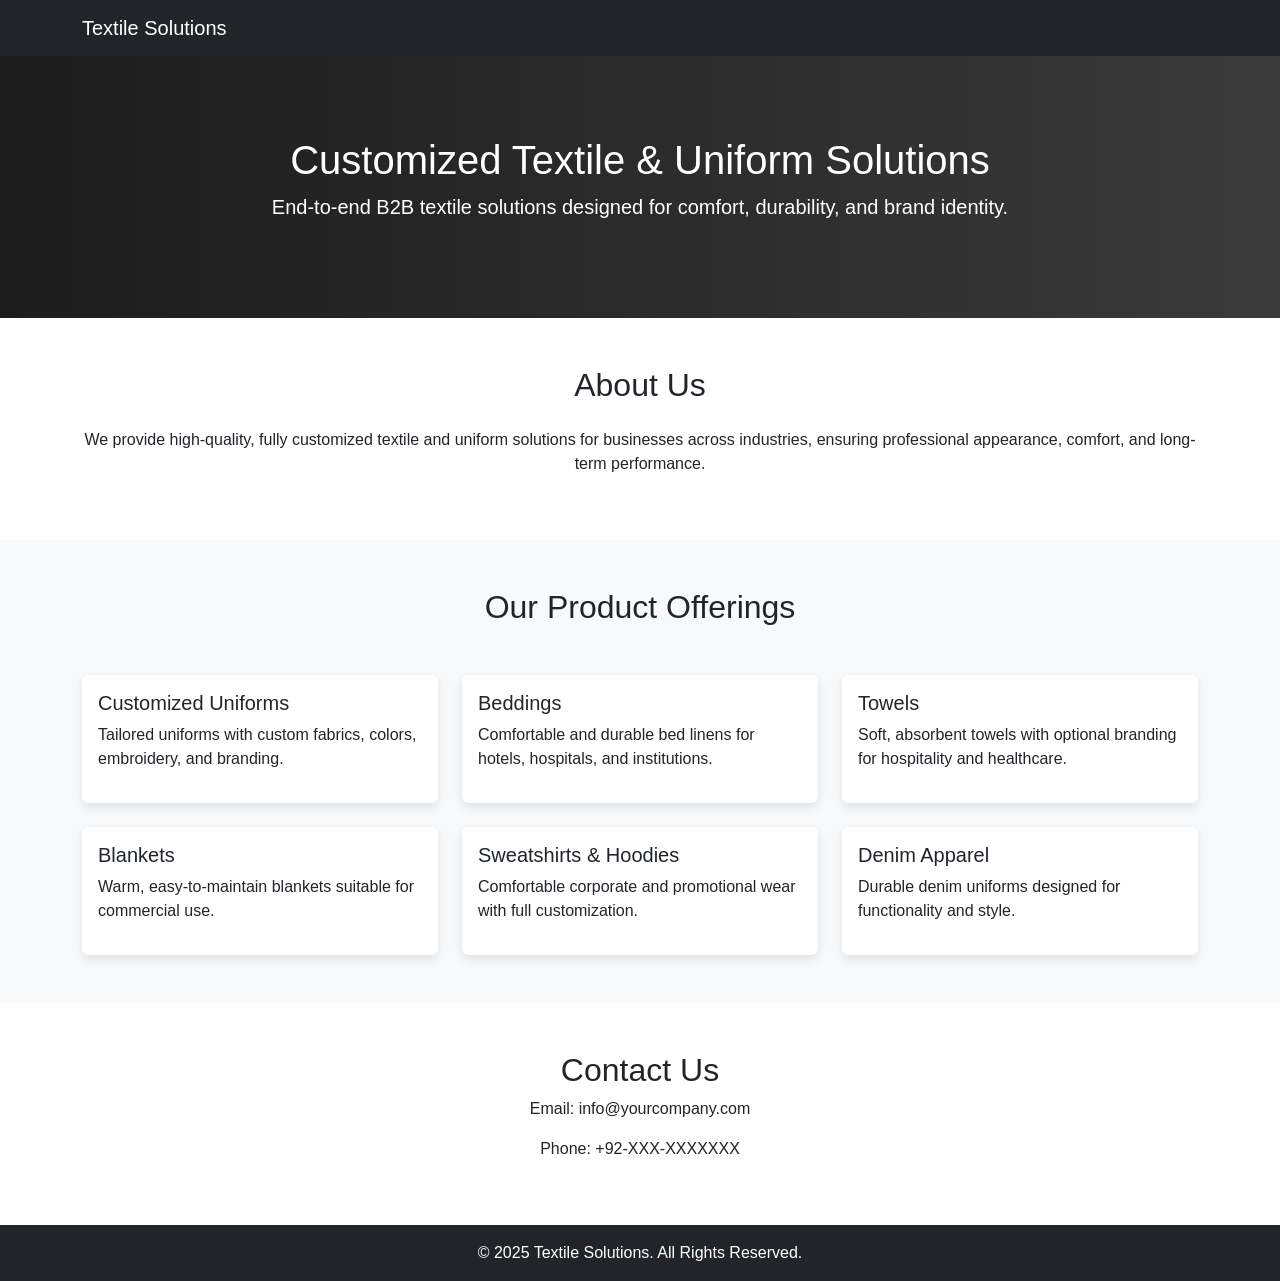
==== index.html @ 989286c3 "Add files via upload" ====
<!DOCTYPE html>
<html lang="en">
<head>
    <meta charset="UTF-8">
    <title>Customized Textile & Uniform Solutions</title>
    <meta name="viewport" content="width=device-width, initial-scale=1">

    <!-- Bootstrap CDN -->
    <link href="https://cdn.jsdelivr.net/npm/bootstrap@5.3.3/dist/css/bootstrap.min.css" rel="stylesheet">

    <!-- Custom CSS -->
    <link rel="stylesheet" href="style.css">
</head>
<body>

<!-- NAVBAR -->
<nav class="navbar navbar-expand-lg navbar-dark bg-dark">
    <div class="container">
        <a class="navbar-brand" href="#">Textile Solutions</a>
    </div>
</nav>

<!-- HERO SECTION -->
<section class="hero text-white text-center">
    <div class="container">
        <h1>Customized Textile & Uniform Solutions</h1>
        <p class="lead">
            End-to-end B2B textile solutions designed for comfort, durability, and brand identity.
        </p>
    </div>
</section>

<!-- ABOUT -->
<section class="py-5">
    <div class="container">
        <h2 class="text-center mb-4">About Us</h2>
        <p class="text-center">
            We provide high-quality, fully customized textile and uniform solutions for businesses across industries,
            ensuring professional appearance, comfort, and long-term performance.
        </p>
    </div>
</section>

<!-- SERVICES -->
<section class="bg-light py-5">
    <div class="container">
        <h2 class="text-center mb-5">Our Product Offerings</h2>

        <div class="row g-4">

            <div class="col-md-4">
                <div class="card h-100">
                    <div class="card-body">
                        <h5>Customized Uniforms</h5>
                        <p>Tailored uniforms with custom fabrics, colors, embroidery, and branding.</p>
                    </div>
                </div>
            </div>

            <div class="col-md-4">
                <div class="card h-100">
                    <div class="card-body">
                        <h5>Beddings</h5>
                        <p>Comfortable and durable bed linens for hotels, hospitals, and institutions.</p>
                    </div>
                </div>
            </div>

            <div class="col-md-4">
                <div class="card h-100">
                    <div class="card-body">
                        <h5>Towels</h5>
                        <p>Soft, absorbent towels with optional branding for hospitality and healthcare.</p>
                    </div>
                </div>
            </div>

            <div class="col-md-4">
                <div class="card h-100">
                    <div class="card-body">
                        <h5>Blankets</h5>
                        <p>Warm, easy-to-maintain blankets suitable for commercial use.</p>
                    </div>
                </div>
            </div>

            <div class="col-md-4">
                <div class="card h-100">
                    <div class="card-body">
                        <h5>Sweatshirts & Hoodies</h5>
                        <p>Comfortable corporate and promotional wear with full customization.</p>
                    </div>
                </div>
            </div>

            <div class="col-md-4">
                <div class="card h-100">
                    <div class="card-body">
                        <h5>Denim Apparel</h5>
                        <p>Durable denim uniforms designed for functionality and style.</p>
                    </div>
                </div>
            </div>

        </div>
    </div>
</section>

<!-- CONTACT -->
<section class="py-5">
    <div class="container text-center">
        <h2>Contact Us</h2>
        <p>Email: info@yourcompany.com</p>
        <p>Phone: +92-XXX-XXXXXXX</p>
    </div>
</section>

<!-- FOOTER -->
<footer class="bg-dark text-white text-center py-3">
    © 2025 Textile Solutions. All Rights Reserved.
</footer>

</body>
</html>
---- style.css ----
body {
    font-family: Arial, sans-serif;
}

.hero {
    background: linear-gradient(to right, #1c1c1c, #3a3a3a);
    padding: 80px 0;
}

.card {
    box-shadow: 0 4px 10px rgba(0,0,0,0.1);
    border: none;
}
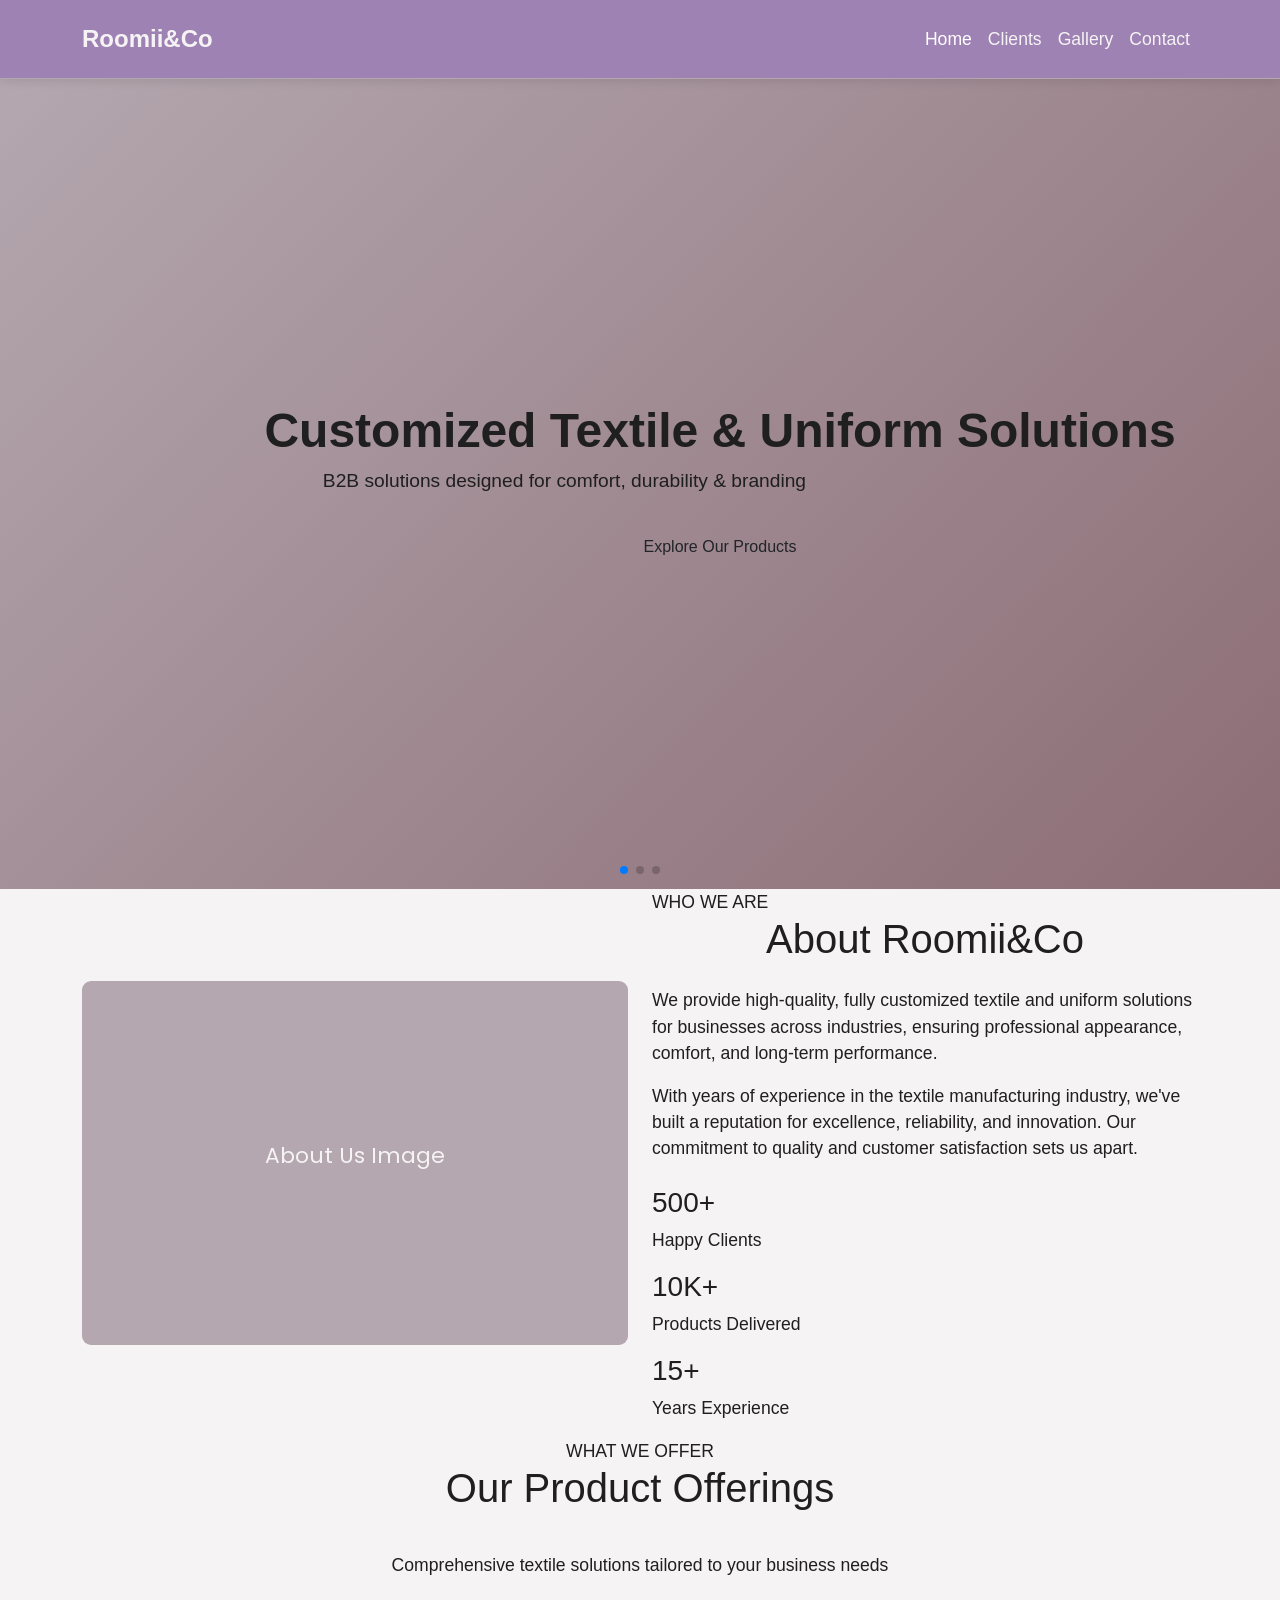
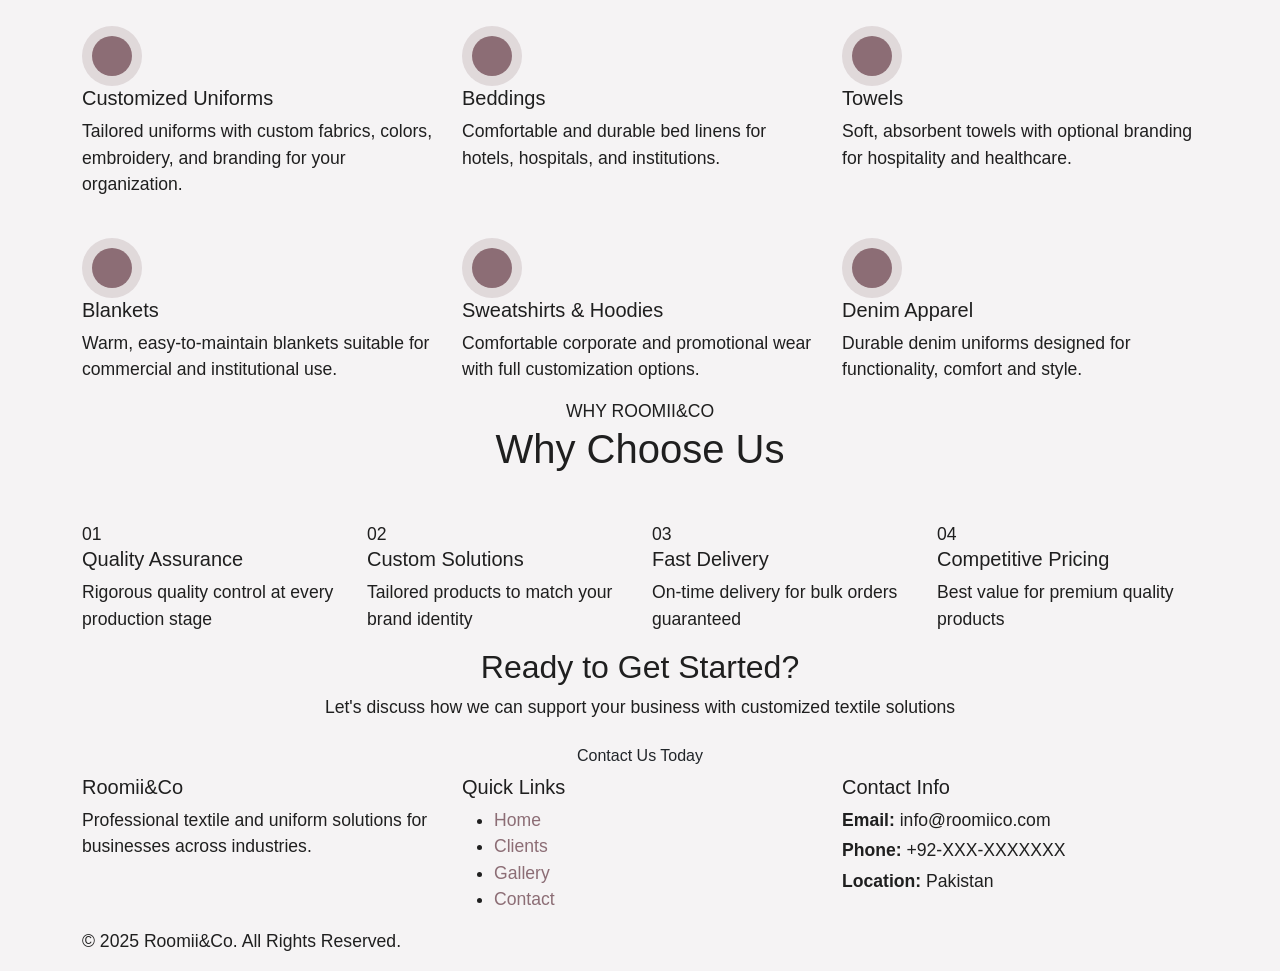
==== commit 4d5bc8ce: "Updated website design with new colors and styling" ====
--- a/index.html
+++ b/index.html
@@ -1,124 +1,310 @@
-<!DOCTYPE html>
-<html lang="en">
-<head>
-    <meta charset="UTF-8">
-    <title>Customized Textile & Uniform Solutions</title>
-    <meta name="viewport" content="width=device-width, initial-scale=1">
-
-    <!-- Bootstrap CDN -->
-    <link href="https://cdn.jsdelivr.net/npm/bootstrap@5.3.3/dist/css/bootstrap.min.css" rel="stylesheet">
-
-    <!-- Custom CSS -->
-    <link rel="stylesheet" href="style.css">
-</head>
-<body>
-
-<!-- NAVBAR -->
-<nav class="navbar navbar-expand-lg navbar-dark bg-dark">
-    <div class="container">
-        <a class="navbar-brand" href="#">Textile Solutions</a>
-    </div>
-</nav>
-
-<!-- HERO SECTION -->
-<section class="hero text-white text-center">
-    <div class="container">
-        <h1>Customized Textile & Uniform Solutions</h1>
-        <p class="lead">
-            End-to-end B2B textile solutions designed for comfort, durability, and brand identity.
-        </p>
-    </div>
-</section>
-
-<!-- ABOUT -->
-<section class="py-5">
-    <div class="container">
-        <h2 class="text-center mb-4">About Us</h2>
-        <p class="text-center">
-            We provide high-quality, fully customized textile and uniform solutions for businesses across industries,
-            ensuring professional appearance, comfort, and long-term performance.
-        </p>
-    </div>
-</section>
-
-<!-- SERVICES -->
-<section class="bg-light py-5">
-    <div class="container">
-        <h2 class="text-center mb-5">Our Product Offerings</h2>
-
-        <div class="row g-4">
-
-            <div class="col-md-4">
-                <div class="card h-100">
-                    <div class="card-body">
-                        <h5>Customized Uniforms</h5>
-                        <p>Tailored uniforms with custom fabrics, colors, embroidery, and branding.</p>
-                    </div>
-                </div>
-            </div>
-
-            <div class="col-md-4">
-                <div class="card h-100">
-                    <div class="card-body">
-                        <h5>Beddings</h5>
-                        <p>Comfortable and durable bed linens for hotels, hospitals, and institutions.</p>
-                    </div>
-                </div>
-            </div>
-
-            <div class="col-md-4">
-                <div class="card h-100">
-                    <div class="card-body">
-                        <h5>Towels</h5>
-                        <p>Soft, absorbent towels with optional branding for hospitality and healthcare.</p>
-                    </div>
-                </div>
-            </div>
-
-            <div class="col-md-4">
-                <div class="card h-100">
-                    <div class="card-body">
-                        <h5>Blankets</h5>
-                        <p>Warm, easy-to-maintain blankets suitable for commercial use.</p>
-                    </div>
-                </div>
-            </div>
-
-            <div class="col-md-4">
-                <div class="card h-100">
-                    <div class="card-body">
-                        <h5>Sweatshirts & Hoodies</h5>
-                        <p>Comfortable corporate and promotional wear with full customization.</p>
-                    </div>
-                </div>
-            </div>
-
-            <div class="col-md-4">
-                <div class="card h-100">
-                    <div class="card-body">
-                        <h5>Denim Apparel</h5>
-                        <p>Durable denim uniforms designed for functionality and style.</p>
-                    </div>
-                </div>
-            </div>
-
-        </div>
-    </div>
-</section>
-
-<!-- CONTACT -->
-<section class="py-5">
-    <div class="container text-center">
-        <h2>Contact Us</h2>
-        <p>Email: info@yourcompany.com</p>
-        <p>Phone: +92-XXX-XXXXXXX</p>
-    </div>
-</section>
-
-<!-- FOOTER -->
-<footer class="bg-dark text-white text-center py-3">
-    © 2025 Textile Solutions. All Rights Reserved.
-</footer>
-
-</body>
-</html>
+<!DOCTYPE html>
+<html lang="en">
+<head>
+    <meta charset="UTF-8">
+    <title>Customized Textile & Uniform Solutions | Roomii&Co</title>
+    <meta name="viewport" content="width=device-width, initial-scale=1">
+
+    <!-- Bootstrap CDN -->
+    <link href="https://cdn.jsdelivr.net/npm/bootstrap@5.3.3/dist/css/bootstrap.min.css" rel="stylesheet">
+    
+    <!-- Swiper CSS -->
+    <link rel="stylesheet" href="https://cdn.jsdelivr.net/npm/swiper@11/swiper-bundle.min.css"/>
+    
+    <!-- Google Fonts -->
+    <link rel="preconnect" href="https://fonts.googleapis.com">
+    <link rel="preconnect" href="https://fonts.gstatic.com" crossorigin>
+    <link href="https://fonts.googleapis.com/css2?family=Poppins:wght@300;400;500;600;700&display=swap" rel="stylesheet">
+    
+    <!-- Custom CSS -->
+    <link rel="stylesheet" href="css/style.css">
+</head>
+
+<body>
+
+<!-- NAVBAR -->
+<nav class="navbar navbar-expand-lg navbar-dark sticky-top">
+  <div class="container">
+    <a class="navbar-brand" href="index.html">
+      <span class="brand-name">Roomii&Co</span>
+    </a>
+    <button class="navbar-toggler" type="button" data-bs-toggle="collapse" data-bs-target="#navbarNav" aria-controls="navbarNav" aria-expanded="false" aria-label="Toggle navigation">
+      <span class="navbar-toggler-icon"></span>
+    </button>
+    <div class="collapse navbar-collapse" id="navbarNav">
+      <ul class="navbar-nav ms-auto">
+        <li class="nav-item">
+          <a class="nav-link active" href="index.html">Home</a>
+        </li>
+        <li class="nav-item">
+          <a class="nav-link" href="clients.html">Clients</a>
+        </li>
+        <li class="nav-item">
+          <a class="nav-link" href="gallery.html">Gallery</a>
+        </li>
+        <li class="nav-item">
+          <a class="nav-link" href="contact.html">Contact</a>
+        </li>
+      </ul>
+    </div>
+  </div>
+</nav>
+
+<!-- HERO SECTION -->
+<section class="swiper mySwiper hero-section">
+  <div class="swiper-wrapper">
+
+    <div class="swiper-slide hero-slide" style="background: linear-gradient(135deg, #B4A7AF 0%, #8C6D75 100%);">
+      <div class="hero-content">
+        <h1 class="hero-title">Customized Textile & Uniform Solutions</h1>
+        <p class="hero-subtitle">B2B solutions designed for comfort, durability & branding</p>
+        <a href="#services" class="btn btn-hero mt-3">Explore Our Products</a>
+      </div>
+    </div>
+
+    <div class="swiper-slide hero-slide" style="background: linear-gradient(135deg, #8C6D75 0%, #B4A7AF 100%);">
+      <div class="hero-content">
+        <h1 class="hero-title">Bulk Manufacturing Excellence</h1>
+        <p class="hero-subtitle">Reliable production for institutions and enterprises</p>
+        <a href="#about" class="btn btn-hero mt-3">Learn More</a>
+      </div>
+    </div>
+
+    <div class="swiper-slide hero-slide" style="background: linear-gradient(135deg, #B4A7AF 0%, #2F2A2D 100%);">
+      <div class="hero-content">
+        <h1 class="hero-title">Brand-Focused Design</h1>
+        <p class="hero-subtitle">Your identity stitched into every product</p>
+        <a href="contact.html" class="btn btn-hero mt-3">Get Started</a>
+      </div>
+    </div>
+
+  </div>
+
+  <div class="swiper-pagination"></div>
+</section>
+
+
+<!-- ABOUT SECTION -->
+<section id="about" class="section-padding">
+    <div class="container">
+        <div class="row align-items-center">
+            <div class="col-lg-6 mb-4 mb-lg-0">
+                <div class="about-image-wrapper">
+                    <div class="about-image-placeholder">
+                        <svg width="100%" height="400" viewBox="0 0 600 400">
+                            <rect width="600" height="400" fill="#B4A7AF" rx="10"/>
+                            <text x="50%" y="50%" text-anchor="middle" fill="#F5F3F4" font-size="24" font-family="Poppins">About Us Image</text>
+                        </svg>
+                    </div>
+                </div>
+            </div>
+            <div class="col-lg-6">
+                <span class="section-tag">WHO WE ARE</span>
+                <h2 class="section-title mb-4">About Roomii&Co</h2>
+                <p class="section-text">
+                    We provide high-quality, fully customized textile and uniform solutions for businesses across industries, 
+                    ensuring professional appearance, comfort, and long-term performance.
+                </p>
+                <p class="section-text">
+                    With years of experience in the textile manufacturing industry, we've built a reputation for excellence, 
+                    reliability, and innovation. Our commitment to quality and customer satisfaction sets us apart.
+                </p>
+                <div class="stats-wrapper mt-4">
+                    <div class="stat-item">
+                        <h3 class="stat-number">500+</h3>
+                        <p class="stat-label">Happy Clients</p>
+                    </div>
+                    <div class="stat-item">
+                        <h3 class="stat-number">10K+</h3>
+                        <p class="stat-label">Products Delivered</p>
+                    </div>
+                    <div class="stat-item">
+                        <h3 class="stat-number">15+</h3>
+                        <p class="stat-label">Years Experience</p>
+                    </div>
+                </div>
+            </div>
+        </div>
+    </div>
+</section>
+
+<!-- SERVICES SECTION -->
+<section id="services" class="section-padding bg-light-section">
+    <div class="container">
+        <div class="text-center mb-5">
+            <span class="section-tag">WHAT WE OFFER</span>
+            <h2 class="section-title">Our Product Offerings</h2>
+            <p class="section-subtitle">Comprehensive textile solutions tailored to your business needs</p>
+        </div>
+
+        <div class="row g-4">
+
+            <div class="col-md-6 col-lg-4">
+                <div class="service-card">
+                    <div class="service-icon">
+                        <svg width="60" height="60" viewBox="0 0 60 60">
+                            <circle cx="30" cy="30" r="30" fill="#8C6D75" opacity="0.2"/>
+                            <circle cx="30" cy="30" r="20" fill="#8C6D75"/>
+                        </svg>
+                    </div>
+                    <h5 class="service-title">Customized Uniforms</h5>
+                    <p class="service-description">Tailored uniforms with custom fabrics, colors, embroidery, and branding for your organization.</p>
+                </div>
+            </div>
+
+            <div class="col-md-6 col-lg-4">
+                <div class="service-card">
+                    <div class="service-icon">
+                        <svg width="60" height="60" viewBox="0 0 60 60">
+                            <circle cx="30" cy="30" r="30" fill="#8C6D75" opacity="0.2"/>
+                            <circle cx="30" cy="30" r="20" fill="#8C6D75"/>
+                        </svg>
+                    </div>
+                    <h5 class="service-title">Beddings</h5>
+                    <p class="service-description">Comfortable and durable bed linens for hotels, hospitals, and institutions.</p>
+                </div>
+            </div>
+
+            <div class="col-md-6 col-lg-4">
+                <div class="service-card">
+                    <div class="service-icon">
+                        <svg width="60" height="60" viewBox="0 0 60 60">
+                            <circle cx="30" cy="30" r="30" fill="#8C6D75" opacity="0.2"/>
+                            <circle cx="30" cy="30" r="20" fill="#8C6D75"/>
+                        </svg>
+                    </div>
+                    <h5 class="service-title">Towels</h5>
+                    <p class="service-description">Soft, absorbent towels with optional branding for hospitality and healthcare.</p>
+                </div>
+            </div>
+
+            <div class="col-md-6 col-lg-4">
+                <div class="service-card">
+                    <div class="service-icon">
+                        <svg width="60" height="60" viewBox="0 0 60 60">
+                            <circle cx="30" cy="30" r="30" fill="#8C6D75" opacity="0.2"/>
+                            <circle cx="30" cy="30" r="20" fill="#8C6D75"/>
+                        </svg>
+                    </div>
+                    <h5 class="service-title">Blankets</h5>
+                    <p class="service-description">Warm, easy-to-maintain blankets suitable for commercial and institutional use.</p>
+                </div>
+            </div>
+
+            <div class="col-md-6 col-lg-4">
+                <div class="service-card">
+                    <div class="service-icon">
+                        <svg width="60" height="60" viewBox="0 0 60 60">
+                            <circle cx="30" cy="30" r="30" fill="#8C6D75" opacity="0.2"/>
+                            <circle cx="30" cy="30" r="20" fill="#8C6D75"/>
+                        </svg>
+                    </div>
+                    <h5 class="service-title">Sweatshirts & Hoodies</h5>
+                    <p class="service-description">Comfortable corporate and promotional wear with full customization options.</p>
+                </div>
+            </div>
+
+            <div class="col-md-6 col-lg-4">
+                <div class="service-card">
+                    <div class="service-icon">
+                        <svg width="60" height="60" viewBox="0 0 60 60">
+                            <circle cx="30" cy="30" r="30" fill="#8C6D75" opacity="0.2"/>
+                            <circle cx="30" cy="30" r="20" fill="#8C6D75"/>
+                        </svg>
+                    </div>
+                    <h5 class="service-title">Denim Apparel</h5>
+                    <p class="service-description">Durable denim uniforms designed for functionality, comfort and style.</p>
+                </div>
+            </div>
+
+        </div>
+    </div>
+</section>
+
+<!-- WHY CHOOSE US -->
+<section class="section-padding">
+    <div class="container">
+        <div class="text-center mb-5">
+            <span class="section-tag">WHY ROOMII&CO</span>
+            <h2 class="section-title">Why Choose Us</h2>
+        </div>
+        
+        <div class="row g-4">
+            <div class="col-md-6 col-lg-3">
+                <div class="feature-box">
+                    <div class="feature-number">01</div>
+                    <h5 class="feature-title">Quality Assurance</h5>
+                    <p class="feature-text">Rigorous quality control at every production stage</p>
+                </div>
+            </div>
+            <div class="col-md-6 col-lg-3">
+                <div class="feature-box">
+                    <div class="feature-number">02</div>
+                    <h5 class="feature-title">Custom Solutions</h5>
+                    <p class="feature-text">Tailored products to match your brand identity</p>
+                </div>
+            </div>
+            <div class="col-md-6 col-lg-3">
+                <div class="feature-box">
+                    <div class="feature-number">03</div>
+                    <h5 class="feature-title">Fast Delivery</h5>
+                    <p class="feature-text">On-time delivery for bulk orders guaranteed</p>
+                </div>
+            </div>
+            <div class="col-md-6 col-lg-3">
+                <div class="feature-box">
+                    <div class="feature-number">04</div>
+                    <h5 class="feature-title">Competitive Pricing</h5>
+                    <p class="feature-text">Best value for premium quality products</p>
+                </div>
+            </div>
+        </div>
+    </div>
+</section>
+
+<!-- CTA SECTION -->
+<section class="cta-section">
+    <div class="container text-center">
+        <h2 class="cta-title">Ready to Get Started?</h2>
+        <p class="cta-text">Let's discuss how we can support your business with customized textile solutions</p>
+        <a href="contact.html" class="btn btn-cta">Contact Us Today</a>
+    </div>
+</section>
+
+<!-- FOOTER -->
+<footer class="footer">
+    <div class="container">
+        <div class="row">
+            <div class="col-md-4 mb-4 mb-md-0">
+                <h5 class="footer-title">Roomii&Co</h5>
+                <p class="footer-text">Professional textile and uniform solutions for businesses across industries.</p>
+            </div>
+            <div class="col-md-4 mb-4 mb-md-0">
+                <h5 class="footer-title">Quick Links</h5>
+                <ul class="footer-links">
+                    <li><a href="index.html">Home</a></li>
+                    <li><a href="clients.html">Clients</a></li>
+                    <li><a href="gallery.html">Gallery</a></li>
+                    <li><a href="contact.html">Contact</a></li>
+                </ul>
+            </div>
+            <div class="col-md-4">
+                <h5 class="footer-title">Contact Info</h5>
+                <p class="footer-text mb-1"><strong>Email:</strong> info@roomiico.com</p>
+                <p class="footer-text mb-1"><strong>Phone:</strong> +92-XXX-XXXXXXX</p>
+                <p class="footer-text"><strong>Location:</strong> Pakistan</p>
+            </div>
+        </div>
+        <div class="footer-bottom">
+            <p>&copy; 2025 Roomii&Co. All Rights Reserved.</p>
+        </div>
+    </div>
+</footer>
+
+<!-- Scripts -->
+<script src="https://cdn.jsdelivr.net/npm/bootstrap@5.3.3/dist/js/bootstrap.bundle.min.js"></script>
+<script src="https://cdn.jsdelivr.net/npm/swiper@11/swiper-bundle.min.js"></script>
+<script src="js/main.js"></script>
+
+</body>
+</html>
--- a/css/style.css
+++ b/css/style.css
@@ -0,0 +1,86 @@
+body {
+  font-family: "Inter", sans-serif;
+  color: #1F1F1F;
+  background: #F5F3F4;
+  font-size: 1.1rem;
+}
+
+a {
+  text-decoration: none;
+  color: #8C6D75;
+}
+
+.navbar {
+  border-bottom: 1px solid #B4A7AF;
+  background: #9f82b4;
+  color: #F5F3F4;
+  padding: 1rem 0;
+}
+
+.navbar-brand {
+  font-size: 1.5rem;
+  font-weight: bold;
+}
+
+.navbar a {
+  color: #F5F3F4;
+}
+
+.nav-link {
+  font-size: 1.1rem;
+}
+
+.hero-slide {
+  height: 90vh;
+  display: flex;
+  flex-direction: column;
+  justify-content: center;
+  align-items: center;
+  background: #B4A7AF;
+  text-align: center;
+  padding: 40px 40px 40px 200px;
+}
+
+.hero-slide h1 {
+  font-size: 3rem;
+  font-weight: 600;
+  color: #1F1F1F;
+}
+
+.hero-slide p {
+  font-size: 1.2rem;
+  color: #1F1F1F;
+  max-width: 600px;
+}
+
+.section {
+  padding: 80px 0;
+}
+
+.section-title {
+  font-size: 2.5rem;
+  text-align: center;
+  margin-bottom: 40px;
+}
+
+/* Mobile responsiveness */
+@media (max-width: 768px) {
+  .hero-slide {
+    padding: 40px 20px 40px 100px;
+  }
+  .hero-slide h1 {
+    font-size: 2rem;
+  }
+  .hero-slide p {
+    font-size: 1rem;
+  }
+  .section-title {
+    font-size: 2rem;
+  }
+  .navbar-brand {
+    font-size: 1.25rem;
+  }
+  .nav-link {
+    font-size: 1rem;
+  }
+}
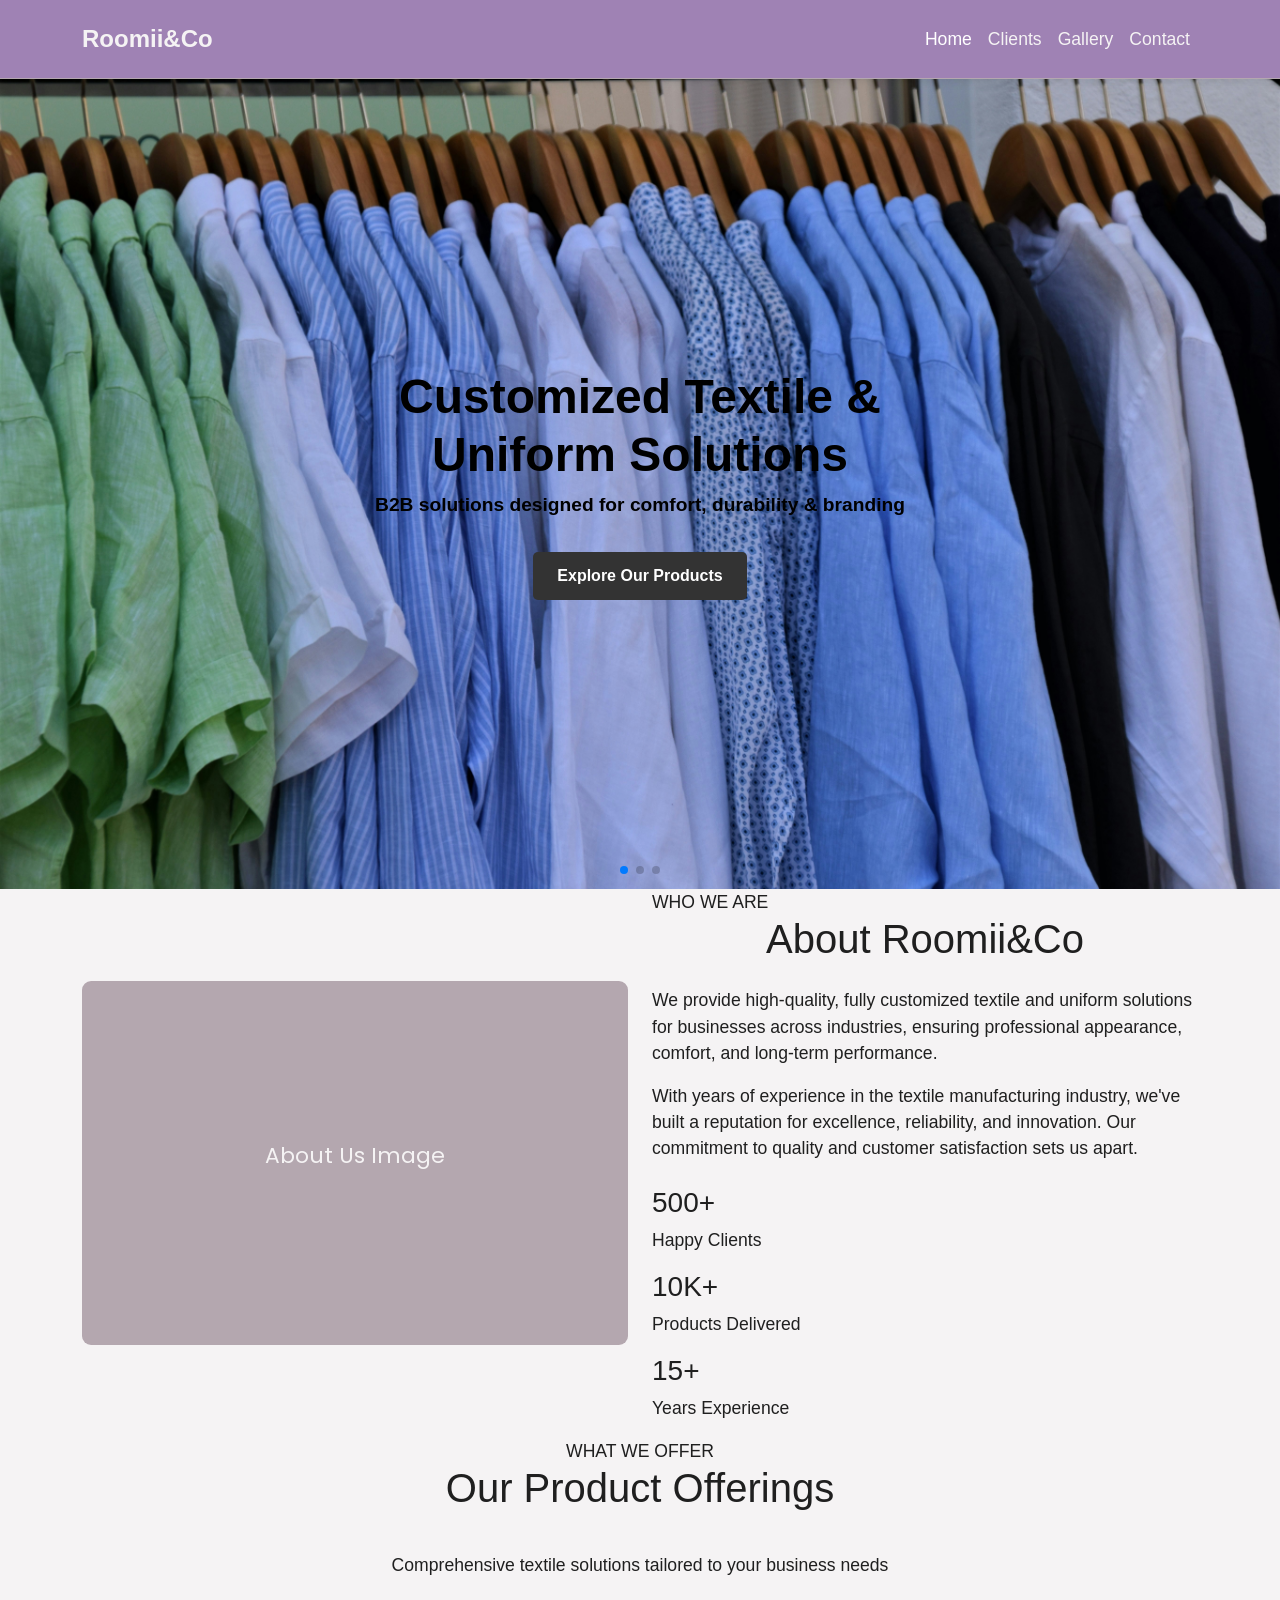
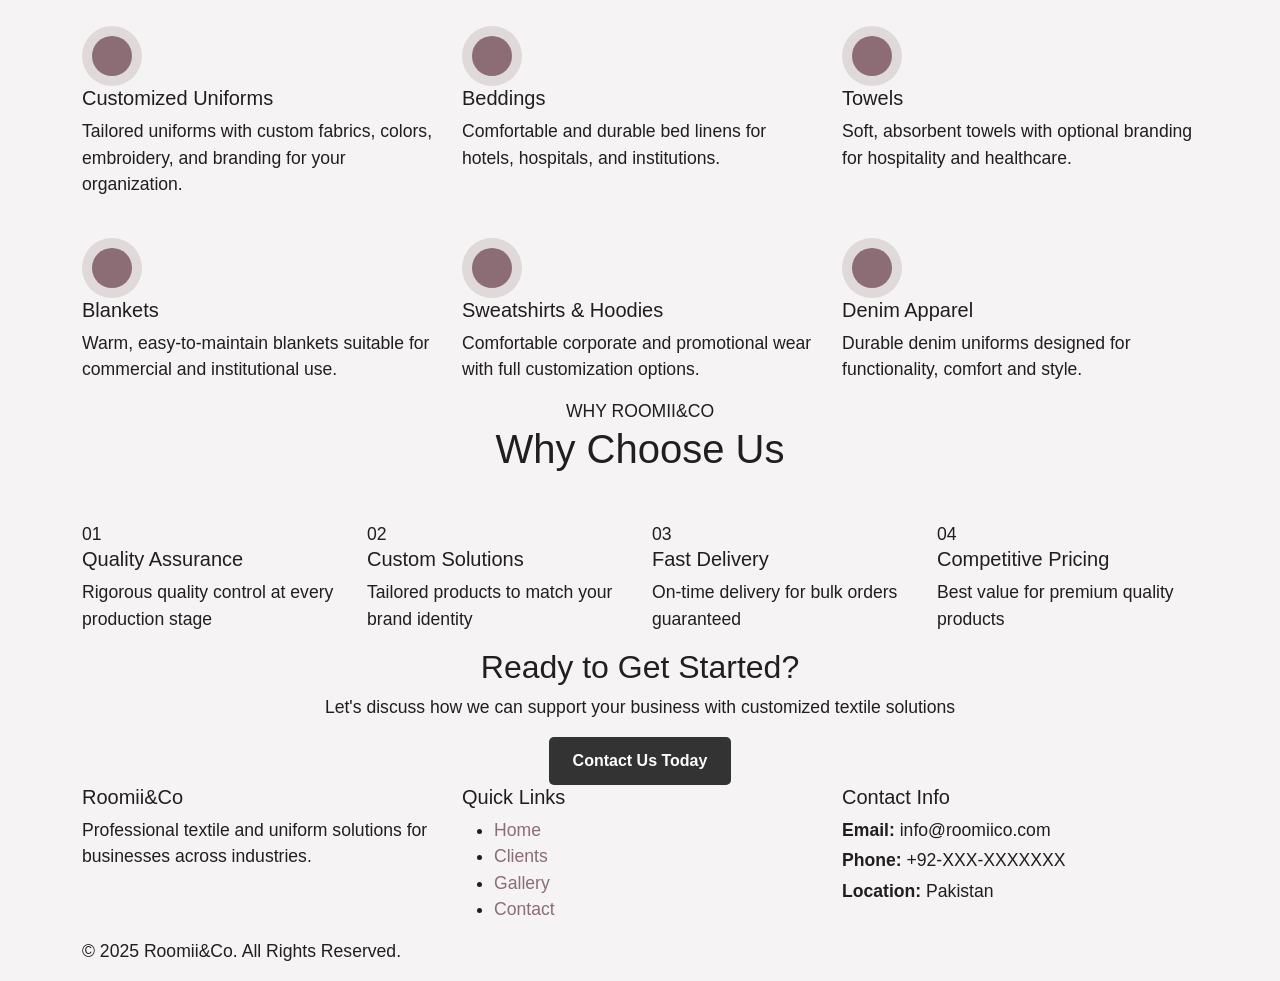
==== commit 49e2260f: "Added some changes to the image" ====
--- a/index.html
+++ b/index.html
@@ -54,7 +54,7 @@
 <section class="swiper mySwiper hero-section">
   <div class="swiper-wrapper">
 
-    <div class="swiper-slide hero-slide" style="background: linear-gradient(135deg, #B4A7AF 0%, #8C6D75 100%);">
+    <div class="swiper-slide hero-slide" style="background: url('images/img1.jpg') no-repeat center center; background-size: cover;">
       <div class="hero-content">
         <h1 class="hero-title">Customized Textile & Uniform Solutions</h1>
         <p class="hero-subtitle">B2B solutions designed for comfort, durability & branding</p>
@@ -62,7 +62,7 @@
       </div>
     </div>
 
-    <div class="swiper-slide hero-slide" style="background: linear-gradient(135deg, #8C6D75 0%, #B4A7AF 100%);">
+    <div class="swiper-slide hero-slide" style="background: url('images/img15.jpg') no-repeat center center; background-size: cover;">
       <div class="hero-content">
         <h1 class="hero-title">Bulk Manufacturing Excellence</h1>
         <p class="hero-subtitle">Reliable production for institutions and enterprises</p>
--- a/css/style.css
+++ b/css/style.css
@@ -38,19 +38,43 @@
   align-items: center;
   background: #B4A7AF;
   text-align: center;
-  padding: 40px 40px 40px 200px;
+  padding: 40px;
+}
+
+.hero-content {
+  max-width: 600px;
+  margin: 0 auto;
 }
 
 .hero-slide h1 {
   font-size: 3rem;
-  font-weight: 600;
-  color: #1F1F1F;
+  font-weight: bold;
+  color: #000000;
 }
 
 .hero-slide p {
   font-size: 1.2rem;
-  color: #1F1F1F;
+  color: #000000;
   max-width: 600px;
+  font-weight: bold;
+}
+
+.btn-hero {
+  background-color: #333333;
+  color: #ffffff;
+  font-weight: bold;
+  border: none;
+  padding: 12px 24px;
+  border-radius: 5px;
+}
+
+.btn-cta {
+  background-color: #333333;
+  color: #ffffff;
+  font-weight: bold;
+  border: none;
+  padding: 12px 24px;
+  border-radius: 5px;
 }
 
 .section {
@@ -66,7 +90,7 @@
 /* Mobile responsiveness */
 @media (max-width: 768px) {
   .hero-slide {
-    padding: 40px 20px 40px 100px;
+    padding: 40px 20px;
   }
   .hero-slide h1 {
     font-size: 2rem;
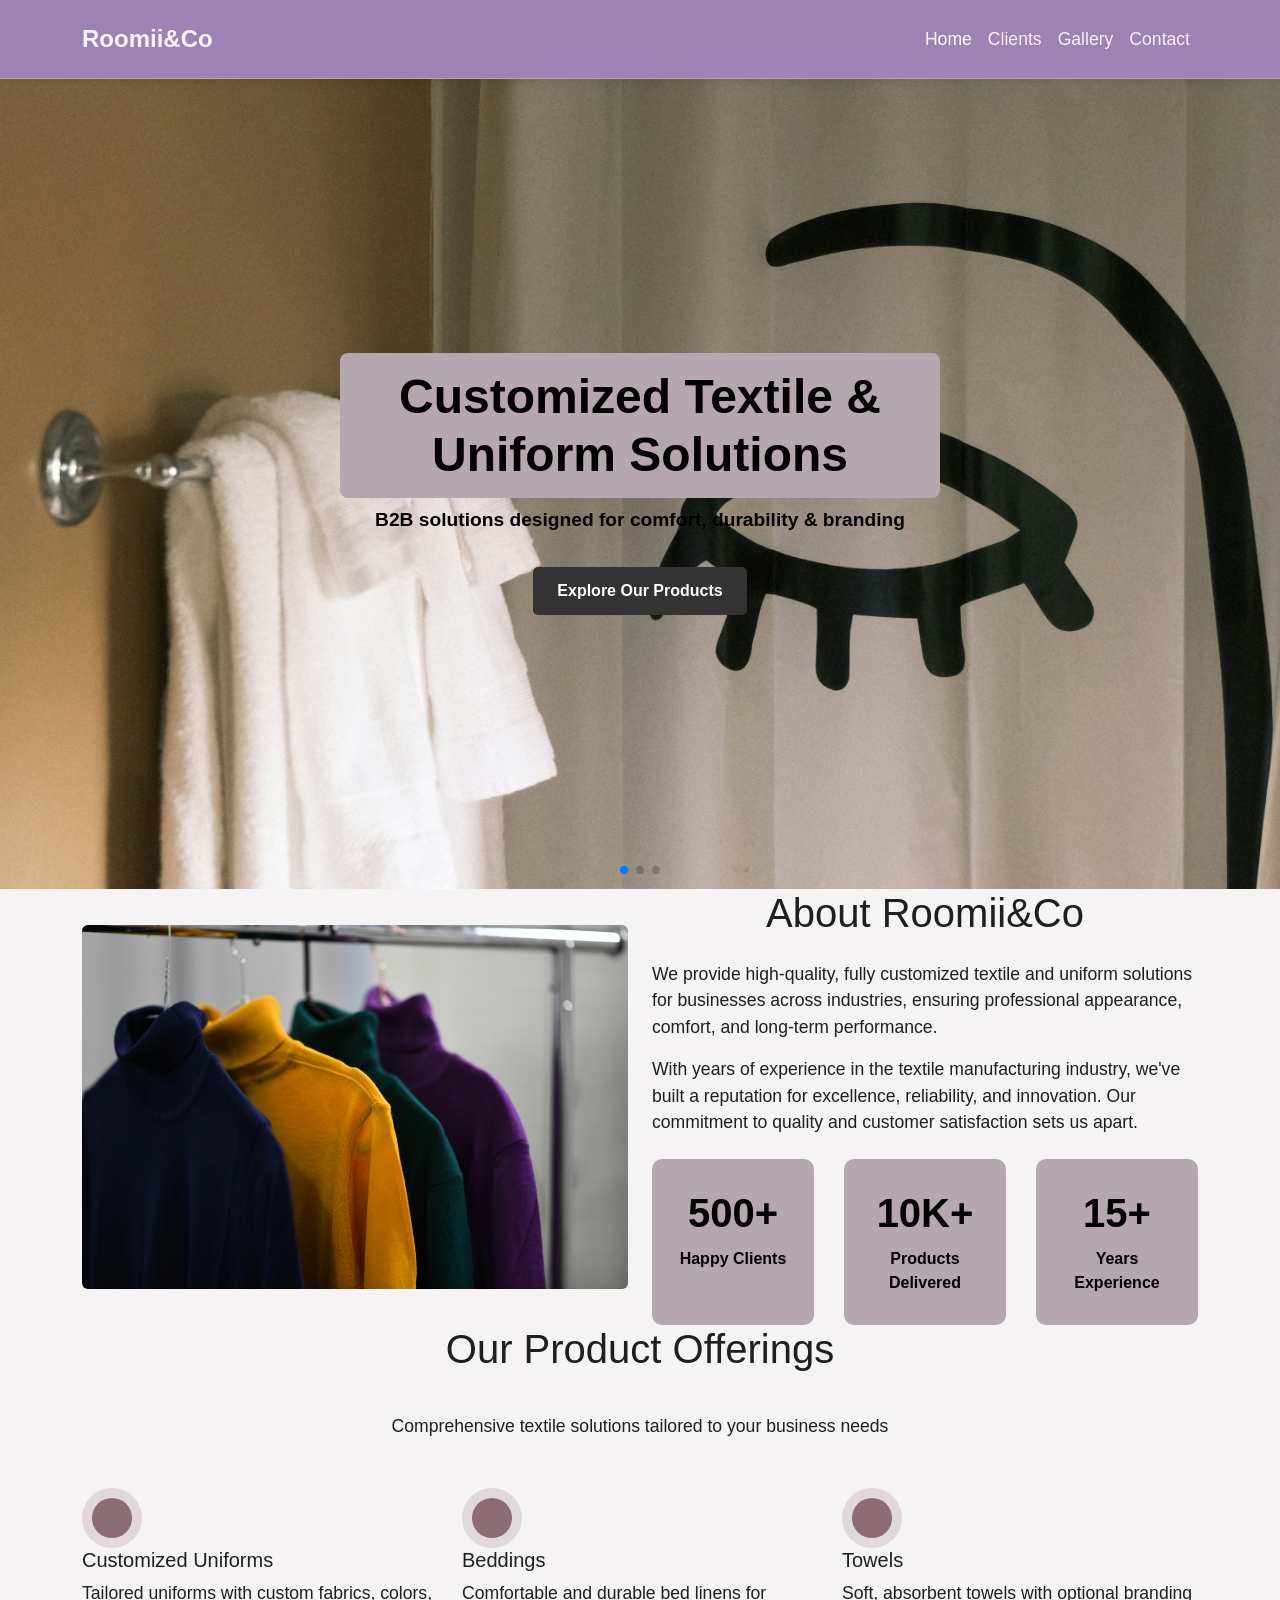
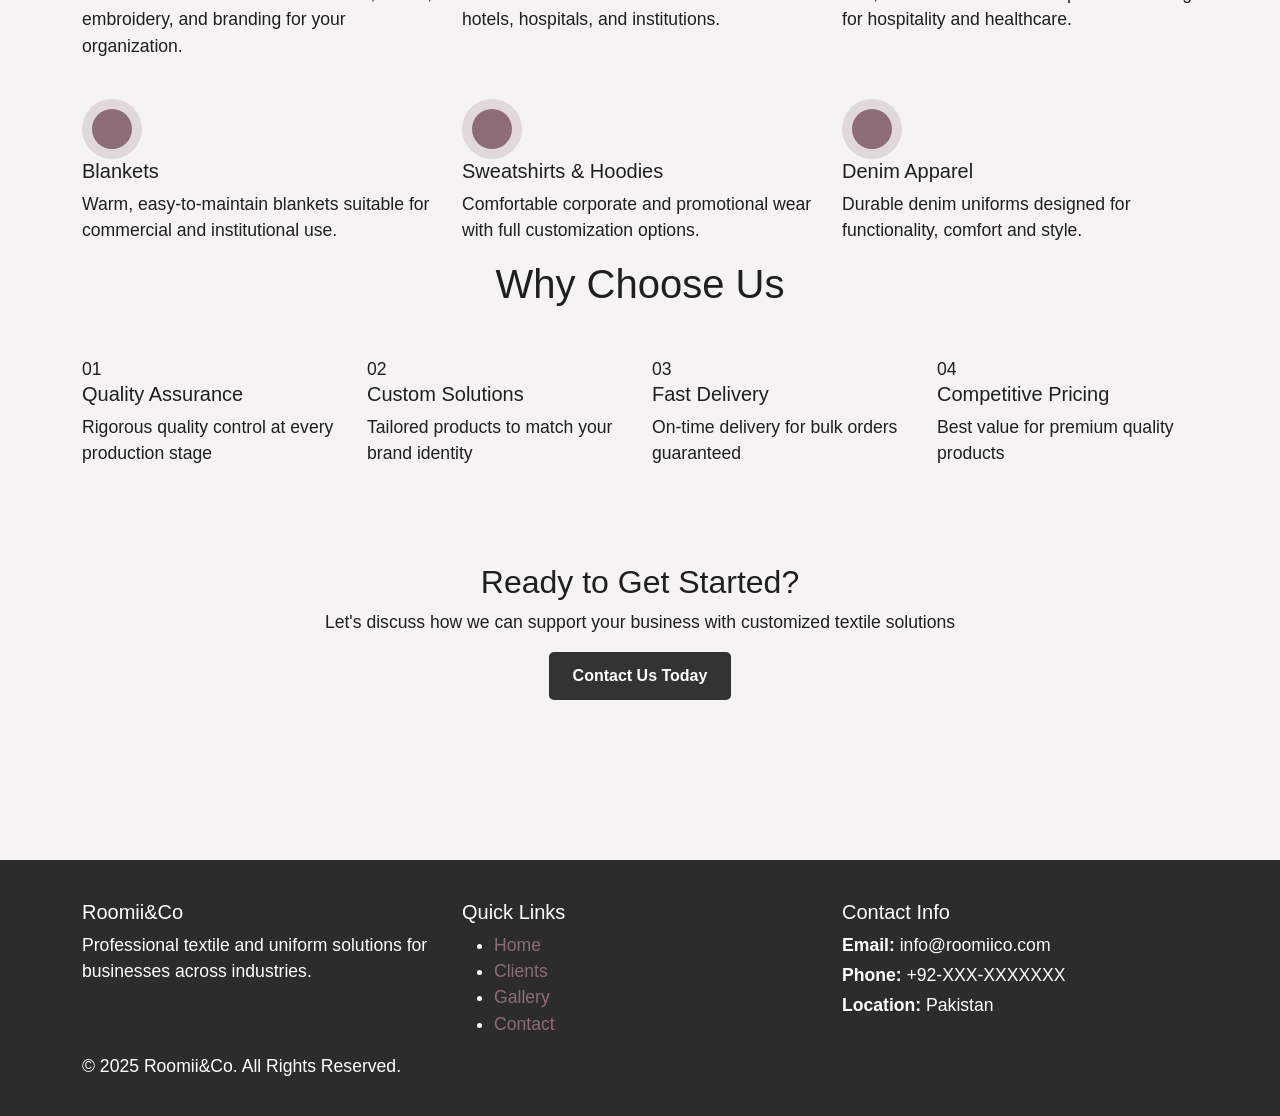
==== commit e5d96ac9: "Homepage designed" ====
--- a/index.html
+++ b/index.html
@@ -54,7 +54,7 @@
 <section class="swiper mySwiper hero-section">
   <div class="swiper-wrapper">
 
-    <div class="swiper-slide hero-slide" style="background: url('images/img1.jpg') no-repeat center center; background-size: cover;">
+    <div class="swiper-slide hero-slide" style="background: url('images/img2.jpg') no-repeat center center; background-size: cover;">
       <div class="hero-content">
         <h1 class="hero-title">Customized Textile & Uniform Solutions</h1>
         <p class="hero-subtitle">B2B solutions designed for comfort, durability & branding</p>
@@ -62,7 +62,7 @@
       </div>
     </div>
 
-    <div class="swiper-slide hero-slide" style="background: url('images/img15.jpg') no-repeat center center; background-size: cover;">
+    <div class="swiper-slide hero-slide" style="background: url('images/img17.jpg') no-repeat center center; background-size: cover;">
       <div class="hero-content">
         <h1 class="hero-title">Bulk Manufacturing Excellence</h1>
         <p class="hero-subtitle">Reliable production for institutions and enterprises</p>
@@ -70,7 +70,7 @@
       </div>
     </div>
 
-    <div class="swiper-slide hero-slide" style="background: linear-gradient(135deg, #B4A7AF 0%, #2F2A2D 100%);">
+    <div class="swiper-slide hero-slide" style="background: url('images/img16.jpg') no-repeat center center; background-size: cover;">
       <div class="hero-content">
         <h1 class="hero-title">Brand-Focused Design</h1>
         <p class="hero-subtitle">Your identity stitched into every product</p>
@@ -91,15 +91,12 @@
             <div class="col-lg-6 mb-4 mb-lg-0">
                 <div class="about-image-wrapper">
                     <div class="about-image-placeholder">
-                        <svg width="100%" height="400" viewBox="0 0 600 400">
-                            <rect width="600" height="400" fill="#B4A7AF" rx="10"/>
-                            <text x="50%" y="50%" text-anchor="middle" fill="#F5F3F4" font-size="24" font-family="Poppins">About Us Image</text>
-                        </svg>
+                        <img src="images/img6.jpg" alt="About Us" class="img-fluid rounded">
                     </div>
                 </div>
             </div>
             <div class="col-lg-6">
-                <span class="section-tag">WHO WE ARE</span>
+                <!-- <span class="section-tag">WHO WE ARE</span> -->
                 <h2 class="section-title mb-4">About Roomii&Co</h2>
                 <p class="section-text">
                     We provide high-quality, fully customized textile and uniform solutions for businesses across industries, 
@@ -132,7 +129,7 @@
 <section id="services" class="section-padding bg-light-section">
     <div class="container">
         <div class="text-center mb-5">
-            <span class="section-tag">WHAT WE OFFER</span>
+            <!-- <span class="section-tag">WHAT WE OFFER</span> -->
             <h2 class="section-title">Our Product Offerings</h2>
             <p class="section-subtitle">Comprehensive textile solutions tailored to your business needs</p>
         </div>
@@ -225,7 +222,7 @@
 <section class="section-padding">
     <div class="container">
         <div class="text-center mb-5">
-            <span class="section-tag">WHY ROOMII&CO</span>
+            <!-- <span class="section-tag">WHY ROOMII&CO</span> -->
             <h2 class="section-title">Why Choose Us</h2>
         </div>
         
--- a/css/style.css
+++ b/css/style.css
@@ -50,6 +50,18 @@
   font-size: 3rem;
   font-weight: bold;
   color: #000000;
+  padding: 15px 25px;
+  background-color: #B4A7AF;
+  border-radius: 8px;
+  display: inline-block;
+}
+
+.swiper-slide:nth-child(2) .hero-title {
+  background-color: #8C6D75;
+}
+
+.swiper-slide:nth-child(3) .hero-title {
+  background-color: #B4A7AF;
 }
 
 .hero-slide p {
@@ -75,6 +87,68 @@
   border: none;
   padding: 12px 24px;
   border-radius: 5px;
+}
+
+.cta-section {
+  padding: 80px 0;
+  margin-bottom: 80px;
+}
+
+.footer {
+  background-color: #2c2c2c;
+  color: #ffffff;
+  padding: 40px 0 20px;
+}
+
+.stats-wrapper {
+  display: flex;
+  gap: 30px;
+  flex-wrap: wrap;
+}
+
+.stat-item {
+  background-color: #B4A7AF;
+  padding: 30px 20px;
+  border-radius: 10px;
+  text-align: center;
+  flex: 1;
+  min-width: 150px;
+  opacity: 0;
+  transform: translateY(50px);
+  animation: slideUp 0.8s ease-out forwards;
+}
+
+.stat-item:nth-child(1) {
+  animation-delay: 0.2s;
+}
+
+.stat-item:nth-child(2) {
+  animation-delay: 0.4s;
+}
+
+.stat-item:nth-child(3) {
+  animation-delay: 0.6s;
+}
+
+.stat-number {
+  font-size: 2.5rem;
+  font-weight: bold;
+  color: #000000;
+  margin-bottom: 10px;
+}
+
+.stat-label {
+  font-size: 1rem;
+  color: #000000;
+  font-weight: 600;
+  margin: 0;
+}
+
+@keyframes slideUp {
+  to {
+    opacity: 1;
+    transform: translateY(0);
+  }
 }
 
 .section {
@@ -107,4 +181,14 @@
   .nav-link {
     font-size: 1rem;
   }
+  .stats-wrapper {
+    flex-direction: column;
+    gap: 20px;
+  }
+  .stat-item {
+    min-width: auto;
+  }
+  .stat-number {
+    font-size: 2rem;
+  }
 }
